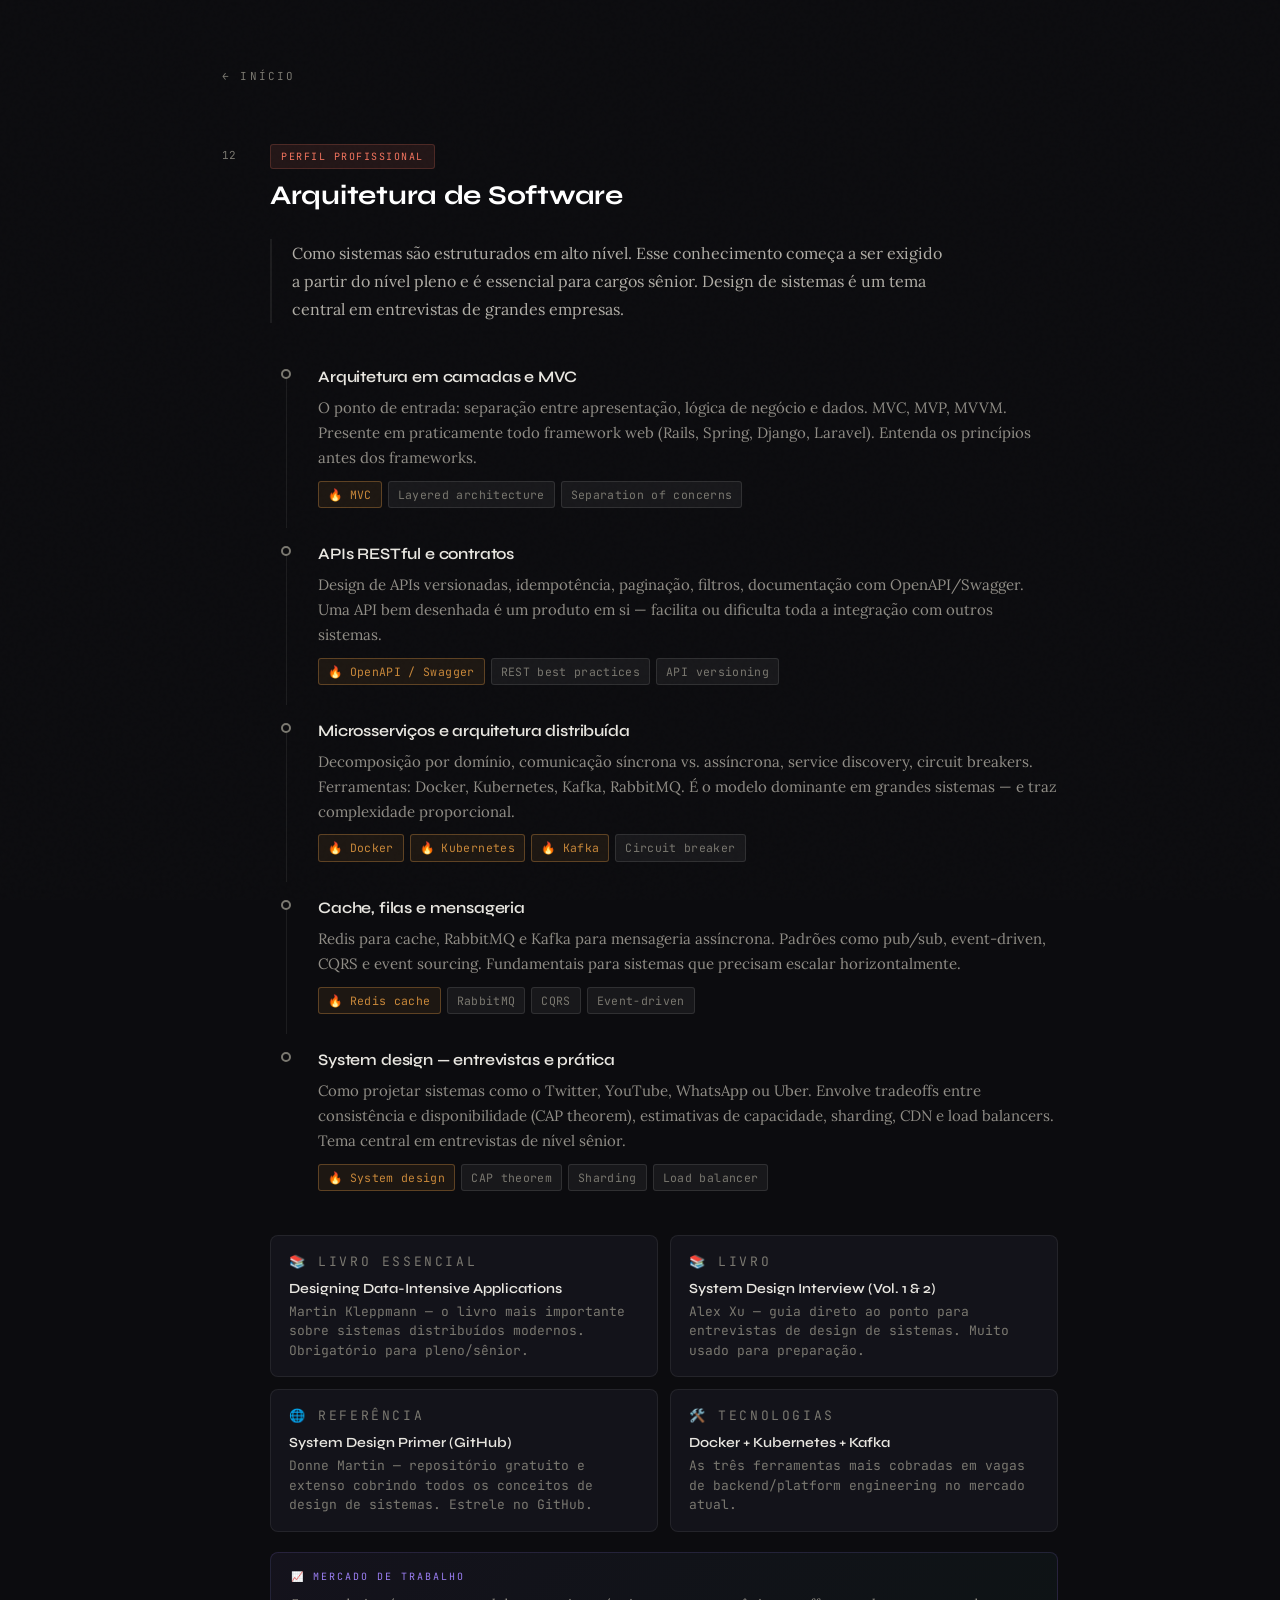
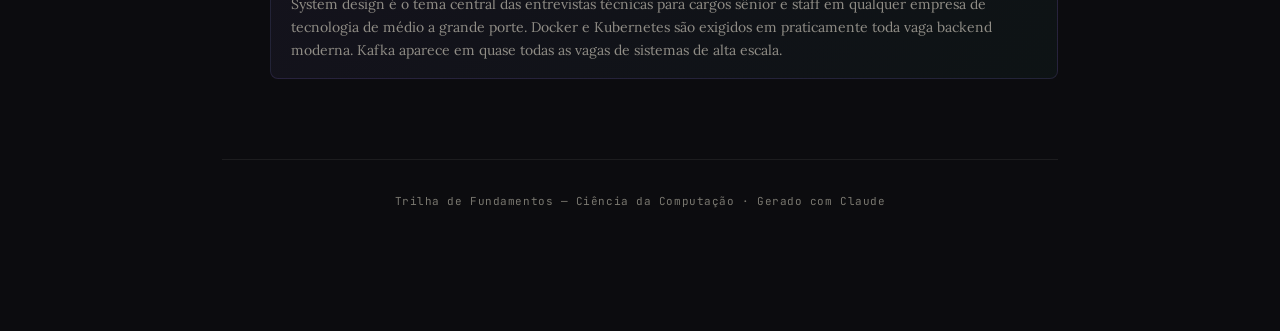
==== nav/arquitetura.html @ 2da94a64 "finalizações" ====
<!DOCTYPE html>
<html lang="pt-BR">

<head>
    <meta charset="UTF-8">
    <meta name="viewport" content="width=device-width, initial-scale=1.0">
    <title>Arquitetura de Software</title>
    <link rel="stylesheet" href="../style.css">
    <link
        href="https://fonts.googleapis.com/css2?family=Syne:wght@400;600;700;800&family=JetBrains+Mono:wght@400;500&family=Lora:ital,wght@0,400;0,500;1,400&display=swap"
        rel="stylesheet">
</head>

<body>
    <div class="container">
        <a href="../index.html" class="back-btn">← Início</a>

        <!-- 12 ARQUITETURA -->
        <section class="section" id="arquitetura">
            <div class="section-header">
                <span class="section-num">12</span>
                <div class="section-title-group">
                    <span class="layer-tag layer-prof">Perfil profissional</span>
                    <h2>Arquitetura de Software</h2>
                </div>
            </div>
            <p class="section-desc">Como sistemas são estruturados em alto nível. Esse conhecimento começa a ser exigido a
                partir do nível pleno e é essencial para cargos sênior. Design de sistemas é um tema central em entrevistas de
                grandes empresas.</p>

            <div class="trail">
                <div class="trail-item">
                    <div class="trail-line">
                        <div class="trail-dot"></div>
                        <div class="trail-connector"></div>
                    </div>
                    <div class="trail-content">
                        <h3>Arquitetura em camadas e MVC</h3>
                        <p>O ponto de entrada: separação entre apresentação, lógica de negócio e dados. MVC, MVP, MVVM. Presente em
                            praticamente todo framework web (Rails, Spring, Django, Laravel). Entenda os princípios antes dos frameworks.</p>
                        <div class="tags"><span class="tag hot">🔥 MVC</span><span class="tag">Layered architecture</span><span
                                class="tag">Separation of concerns</span></div>
                    </div>
                </div>
                <div class="trail-item">
                    <div class="trail-line">
                        <div class="trail-dot"></div>
                        <div class="trail-connector"></div>
                    </div>
                    <div class="trail-content">
                        <h3>APIs RESTful e contratos</h3>
                        <p>Design de APIs versionadas, idempotência, paginação, filtros, documentação com OpenAPI/Swagger. Uma API
                            bem desenhada é um produto em si — facilita ou dificulta toda a integração com outros sistemas.</p>
                        <div class="tags"><span class="tag hot">🔥 OpenAPI / Swagger</span><span class="tag">REST best
                                practices</span><span class="tag">API versioning</span></div>
                    </div>
                </div>
                <div class="trail-item">
                    <div class="trail-line">
                        <div class="trail-dot"></div>
                        <div class="trail-connector"></div>
                    </div>
                    <div class="trail-content">
                        <h3>Microsserviços e arquitetura distribuída</h3>
                        <p>Decomposição por domínio, comunicação síncrona vs. assíncrona, service discovery, circuit breakers.
                            Ferramentas: Docker, Kubernetes, Kafka, RabbitMQ. É o modelo dominante em grandes sistemas — e traz
                            complexidade proporcional.</p>
                        <div class="tags"><span class="tag hot">🔥 Docker</span><span class="tag hot">🔥 Kubernetes</span><span
                                class="tag hot">🔥 Kafka</span><span class="tag">Circuit breaker</span></div>
                    </div>
                </div>
                <div class="trail-item">
                    <div class="trail-line">
                        <div class="trail-dot"></div>
                        <div class="trail-connector"></div>
                    </div>
                    <div class="trail-content">
                        <h3>Cache, filas e mensageria</h3>
                        <p>Redis para cache, RabbitMQ e Kafka para mensageria assíncrona. Padrões como pub/sub, event-driven, CQRS e
                            event sourcing. Fundamentais para sistemas que precisam escalar horizontalmente.</p>
                        <div class="tags"><span class="tag hot">🔥 Redis cache</span><span class="tag">RabbitMQ</span><span
                                class="tag">CQRS</span><span class="tag">Event-driven</span></div>
                    </div>
                </div>
                <div class="trail-item">
                    <div class="trail-line">
                        <div class="trail-dot"></div>
                        <div class="trail-connector"></div>
                    </div>
                    <div class="trail-content">
                        <h3>System design — entrevistas e prática</h3>
                        <p>Como projetar sistemas como o Twitter, YouTube, WhatsApp ou Uber. Envolve tradeoffs entre consistência e
                            disponibilidade (CAP theorem), estimativas de capacidade, sharding, CDN e load balancers. Tema central em
                            entrevistas de nível sênior.</p>
                        <div class="tags"><span class="tag hot">🔥 System design</span><span class="tag">CAP theorem</span><span
                                class="tag">Sharding</span><span class="tag">Load balancer</span></div>
                    </div>
                </div>
            </div>

            <div class="resources">
                <div class="resource-card">
                    <p class="resource-type">📚 Livro essencial</p>
                    <h4>Designing Data-Intensive Applications</h4>
                    <p>Martin Kleppmann — o livro mais importante sobre sistemas distribuídos modernos. Obrigatório para pleno/sênior.</p>
                </div>
                <div class="resource-card">
                    <p class="resource-type">📚 Livro</p>
                    <h4>System Design Interview (Vol. 1 & 2)</h4>
                    <p>Alex Xu — guia direto ao ponto para entrevistas de design de sistemas. Muito usado para preparação.</p>
                </div>
                <div class="resource-card">
                    <p class="resource-type">🌐 Referência</p>
                    <h4>System Design Primer (GitHub)</h4>
                    <p>Donne Martin — repositório gratuito e extenso cobrindo todos os conceitos de design de sistemas. Estrele no GitHub.</p>
                </div>
                <div class="resource-card">
                    <p class="resource-type">🛠️ Tecnologias</p>
                    <h4>Docker + Kubernetes + Kafka</h4>
                    <p>As três ferramentas mais cobradas em vagas de backend/platform engineering no mercado atual.</p>
                </div>
            </div>
            <div class="market-box">
                <p class="label">📈 Mercado de trabalho</p>
                <p>System design é o tema central das entrevistas técnicas para cargos sênior e staff em qualquer empresa de
                    tecnologia de médio a grande porte. Docker e Kubernetes são exigidos em praticamente toda vaga backend
                    moderna. Kafka aparece em quase todas as vagas de sistemas de alta escala.</p>
            </div>
        </section>

        <footer>
            <p>Trilha de Fundamentos — Ciência da Computação · Gerado com Claude</p>
        </footer>
    </div>
</body>

</html>
---- style.css ----
/* ============================================================
   VARIÁVEIS GLOBAIS — paleta de cores e tokens de design
   ============================================================ */
:root {
  --bg: #0c0c0f;
  --surface: #13131a;
  --surface2: #1a1a25;
  --border: rgba(255,255,255,0.07);
  --border-hover: rgba(255,255,255,0.15);
  --text: #e8e6e0;
  --muted: #7a7870;
  --accent-purple: #9b7ff4;
  --accent-teal: #3ecfaa;
  --accent-amber: #f4a94e;
  --accent-coral: #f47560;
  --accent-blue: #5baaf4;
  --tag-bg: rgba(255,255,255,0.05);
  --tag-border: rgba(255,255,255,0.1);
}

/* RESET — zera margens e padding de todos os elementos */
* { box-sizing: border-box; margin: 0; padding: 0; }

/* BASE — estilos do corpo da página */
body {
  background: var(--bg);
  color: var(--text);
  font-family: 'Lora', Georgia, serif;
  font-size: 17px;
  line-height: 1.7;
  min-height: 100vh;
}

/* EFEITO — textura de ruído sobreposta ao fundo via SVG inline */
body::before {
  content: '';
  position: fixed;
  inset: 0;
  background-image: url("data:image/svg+xml,%3Csvg viewBox='0 0 256 256' xmlns='http://www.w3.org/2000/svg'%3E%3Cfilter id='noise'%3E%3CfeTurbulence type='fractalNoise' baseFrequency='0.9' numOctaves='4' stitchTiles='stitch'/%3E%3C/filter%3E%3Crect width='100%25' height='100%25' filter='url(%23noise)' opacity='0.035'/%3E%3C/svg%3E");
  pointer-events: none;
  z-index: 0;
  opacity: 0.4;
}

/* LAYOUT — container centralizado com largura máxima */
.container {
  max-width: 900px;
  margin: 0 auto;
  padding: 60px 32px 120px;
  position: relative;
  z-index: 1;
}


/* ============================================================
   index.html — CABEÇALHO
   ============================================================ */

/* Cabeçalho principal com borda inferior separando do conteúdo */
header {
  margin-bottom: 32px;
  border-bottom: 1px solid var(--border);
  padding-bottom: 48px;
}

/* Label acima do título (ex: "Guia de estudos · Ciência da Computação") */
.eyebrow {
  font-family: 'JetBrains Mono', monospace;
  font-size: 11px;
  letter-spacing: 0.2em;
  color: var(--muted);
  text-transform: uppercase;
  margin-bottom: 20px;
}

/* Título h1 principal — usado apenas no index.html */
h1 {
  font-family: 'Syne', sans-serif;
  font-size: clamp(32px, 5vw, 52px);
  font-weight: 800;
  line-height: 1.1;
  letter-spacing: -0.02em;
  color: #fff;
  margin-bottom: 20px;
}

/* Gradiente aplicado ao span dentro do h1 ("Fundamentos") */
h1 span {
  background: linear-gradient(135deg, var(--accent-purple), var(--accent-teal));
  -webkit-background-clip: text;
  -webkit-text-fill-color: transparent;
  background-clip: text;
}

/* Subtítulo descritivo abaixo do h1 */
.subtitle {
  color: var(--muted);
  font-size: 17px;
  max-width: 540px;
  font-style: italic;
}

/* Menu de navegação — lista de links para os módulos da trilha */
.toc {
  display: flex;
  flex-wrap: wrap;
  gap: 8px;
  margin-top: 32px;
}

/* Botão individual do menu de navegação */
.toc-btn {
  font-family: 'JetBrains Mono', monospace;
  font-size: 11px;
  padding: 6px 14px;
  border-radius: 4px;
  border: 1px solid var(--tag-border);
  background: var(--tag-bg);
  color: var(--muted);
  cursor: pointer;
  text-decoration: none;
  transition: all 0.2s;
  letter-spacing: 0.05em;
}

/* Estado hover do botão de navegação */
.toc-btn:hover {
  border-color: var(--border-hover);
  color: var(--text);
  background: rgba(255,255,255,0.08);
}


/* ============================================================
   SUBPÁGINAS — seção de conteúdo de cada módulo
   ============================================================ */

/* Bloco de seção com espaçamento inferior */
.section {
  margin-bottom: 72px;
  scroll-margin-top: 32px;
}

/* Cabeçalho da seção: número + badge + título h2 em linha */
.section-header {
  display: flex;
  align-items: flex-start;
  gap: 20px;
  margin-bottom: 28px;
}

/* Número do módulo (ex: 01, 02...) */
.section-num {
  font-family: 'JetBrains Mono', monospace;
  font-size: 11px;
  color: var(--muted);
  padding-top: 6px;
  min-width: 28px;
}

/* Grupo que contém o badge de categoria e o título h2 */
.section-title-group { flex: 1; }

/* Badge de categoria acima do título (ex: "Base teórica") */
.layer-tag {
  display: inline-block;
  font-family: 'JetBrains Mono', monospace;
  font-size: 10px;
  letter-spacing: 0.15em;
  text-transform: uppercase;
  padding: 3px 10px;
  border-radius: 3px;
  margin-bottom: 10px;
}

/* Variações de cor do badge por categoria */
.layer-base   { background: rgba(155,127,244,0.12); color: var(--accent-purple); border: 1px solid rgba(155,127,244,0.2); }
.layer-pratica{ background: rgba(62,207,170,0.1);   color: var(--accent-teal);   border: 1px solid rgba(62,207,170,0.2); }
.layer-boas   { background: rgba(244,169,78,0.1);   color: var(--accent-amber);  border: 1px solid rgba(244,169,78,0.2); }
.layer-prof   { background: rgba(244,117,96,0.1);   color: var(--accent-coral);  border: 1px solid rgba(244,117,96,0.2); }

/* Título h2 de cada módulo nas subpáginas */
h2 {
  font-family: 'Syne', sans-serif;
  font-size: 27px;
  font-weight: 700;
  color: #fff;
  letter-spacing: -0.01em;
  line-height: 1.2;
}

/* Parágrafo de descrição do módulo (com borda esquerda) */
.section-desc {
  color: #b0ada6;
  font-size: 16px;
  margin-bottom: 28px;
  max-width: 680px;
  line-height: 1.75;
  border-left: 2px solid var(--border);
  padding-left: 20px;
  margin-left: 48px;
}


/* ============================================================
   SUBPÁGINAS — trilha vertical de subtópicos
   ============================================================ */

/* Container da trilha, alinhado com o recuo da seção */
.trail {
  margin-left: 48px;
  display: flex;
  flex-direction: column;
  gap: 0;
}

/* Item individual da trilha (dot + linha + conteúdo) */
.trail-item {
  display: flex;
  gap: 0;
  position: relative;
}

/* Coluna esquerda com o ponto e a linha conectora */
.trail-line {
  display: flex;
  flex-direction: column;
  align-items: center;
  width: 32px;
  flex-shrink: 0;
}

/* Ponto circular que marca cada subtópico */
.trail-dot {
  width: 10px;
  height: 10px;
  border-radius: 50%;
  border: 2px solid var(--muted);
  background: var(--bg);
  flex-shrink: 0;
  margin-top: 18px;
  transition: border-color 0.2s;
  z-index: 1;
}

/* Destaque do ponto ao passar o mouse no item */
.trail-item:hover .trail-dot {
  border-color: var(--text);
}

/* Linha vertical que conecta os pontos entre subtópicos */
.trail-connector {
  width: 1px;
  flex: 1;
  background: var(--border);
  min-height: 12px;
}

/* Remove a linha conectora do último item da trilha */
.trail-item:last-child .trail-connector {
  display: none;
}

/* Área de texto do subtópico (título + descrição + tags) */
.trail-content {
  flex: 1;
  padding: 12px 0 20px 16px;
}

/* Título do subtópico */
.trail-content h3 {
  font-family: 'Syne', sans-serif;
  font-size: 16px;
  font-weight: 600;
  color: var(--text);
  margin-bottom: 6px;
  letter-spacing: -0.01em;
}

/* Descrição do subtópico */
.trail-content p {
  font-size: 15px;
  color: #908d86;
  line-height: 1.65;
  margin-bottom: 10px;
  font-family: 'Lora', serif;
}


/* ============================================================
   SUBPÁGINAS — tags de tecnologias e conceitos
   ============================================================ */

/* Container das tags */
.tags {
  display: flex;
  flex-wrap: wrap;
  gap: 6px;
  margin-top: 8px;
}

/* Tag padrão */
.tag {
  font-family: 'JetBrains Mono', monospace;
  font-size: 11.5px;
  padding: 3px 9px;
  border-radius: 3px;
  border: 1px solid var(--tag-border);
  background: var(--tag-bg);
  color: #7a7870;
  letter-spacing: 0.03em;
}

/* Tag destacada com ícone de fogo — conceito prioritário */
.tag.hot {
  border-color: rgba(244,169,78,0.3);
  background: rgba(244,169,78,0.07);
  color: #c8883a;
}


/* ============================================================
   SUBPÁGINAS — grid de recursos (livros, cursos, ferramentas)
   ============================================================ */

/* Grid 2 colunas de cards de recursos */
.resources {
  margin-left: 48px;
  margin-top: 24px;
  display: grid;
  grid-template-columns: 1fr 1fr;
  gap: 12px;
}

/* Em telas menores, empilha os cards em coluna única */
@media (max-width: 600px) {
  .resources { grid-template-columns: 1fr; }
}

/* Card individual de recurso */
.resource-card {
  background: var(--surface);
  border: 1px solid var(--border);
  border-radius: 8px;
  padding: 16px 18px;
  transition: border-color 0.2s, background 0.2s;
}

/* Hover do card de recurso */
.resource-card:hover {
  border-color: var(--border-hover);
  background: var(--surface2);
}

/* Label de tipo do recurso (ex: "📚 Livro clássico") */
.resource-type {
  font-family: 'JetBrains Mono', monospace;
  font-size: 10px;
  letter-spacing: 0.2em;
  text-transform: uppercase;
  color: var(--muted);
  margin-bottom: 8px;
}

/* Título do recurso dentro do card */
.resource-card h4 {
  font-family: 'Syne', sans-serif;
  font-size: 14px;
  font-weight: 600;
  color: var(--text);
  margin-bottom: 4px;
  line-height: 1.3;
}

/* Descrição do recurso dentro do card */
.resource-card p {
  font-size: 13px;
  color: var(--muted);
  font-family: 'JetBrains Mono', monospace;
  line-height: 1.5;
}


/* ============================================================
   GLOBAL — elementos compartilhados entre páginas
   ============================================================ */

/* Divisor horizontal entre seções */
.divider {
  border: none;
  border-top: 1px solid var(--border);
  margin: 64px 0;
}

/* Caixa de destaque "Mercado de trabalho" nas subpáginas */
.market-box {
  margin-left: 48px;
  margin-top: 20px;
  background: linear-gradient(135deg, rgba(155,127,244,0.06), rgba(62,207,170,0.04));
  border: 1px solid rgba(155,127,244,0.15);
  border-radius: 8px;
  padding: 16px 20px;
}

/* Label da caixa de mercado */
.market-box .label {
  font-family: 'JetBrains Mono', monospace;
  font-size: 10px;
  letter-spacing: 0.2em;
  color: var(--accent-purple);
  margin-bottom: 8px;
  text-transform: uppercase;
}

/* Texto da caixa de mercado */
.market-box p {
  font-size: 14px;
  color: #908d86;
  line-height: 1.65;
  font-family: 'Lora', serif;
}

/* Botão de voltar ao index — aparece no topo de cada subpágina */
.back-btn {
  display: inline-flex;
  align-items: center;
  gap: 8px;
  font-family: 'JetBrains Mono', monospace;
  font-size: 11px;
  text-transform: uppercase;
  letter-spacing: 0.2em;
  color: var(--muted);
  text-decoration: none;
  padding: 6px 0;
  margin-bottom: 48px;
  transition: color 0.2s;
}

/* Hover do botão de voltar */
.back-btn:hover {
  color: var(--text);
}

/* Rodapé de todas as páginas */
footer {
  margin-top: 80px;
  border-top: 1px solid var(--border);
  padding-top: 32px;
  text-align: center;
  font-family: 'JetBrains Mono', monospace;
  font-size: 11px;
  color: var(--muted);
  letter-spacing: 0.05em;
}


/* ============================================================
   index.html — seção "Sobre o projeto" (README)
   ============================================================ */

/* Container da seção de informações do projeto */
.about-section {
  margin-top: 0;
  padding-top: 0;
}

/* Títulos das subseções do README (ex: Motivação, Tecnologias...) */
.about-section h2 {
  font-family: 'Syne', sans-serif;
  font-size: 14px;
  font-weight: 600;
  color: var(--muted);
  letter-spacing: 0.15em;
  text-transform: uppercase;
  margin-bottom: 20px;
}

/* Parágrafos de texto corrido nas subseções */
.about-section p {
  font-size: 15px;
  color: #908d86;
  line-height: 1.75;
  font-family: 'Lora', serif;
  max-width: 640px;
  margin-bottom: 16px;
}

/* Lista de motivações do projeto */
.motivation-list {
  list-style: none;
  display: flex;
  flex-direction: column;
  gap: 10px;
  margin-bottom: 32px;
  max-width: 640px;
}

/* Item da lista de motivações */
.motivation-list li {
  font-size: 15px;
  color: #908d86;
  font-family: 'Lora', serif;
  line-height: 1.65;
  padding-left: 20px;
  position: relative;
}

/* Travessão decorativo antes de cada item da lista */
.motivation-list li::before {
  content: '—';
  position: absolute;
  left: 0;
  color: var(--muted);
  font-family: 'JetBrains Mono', monospace;
}

/* Texto em negrito dentro dos itens da lista */
.motivation-list li strong {
  color: var(--text);
  font-style: normal;
}

/* Tabela de tecnologias utilizadas */
.tech-table {
  width: 100%;
  max-width: 640px;
  border-collapse: collapse;
  margin-bottom: 32px;
  font-family: 'JetBrains Mono', monospace;
  font-size: 12px;
}

/* Cabeçalho da tabela de tecnologias */
.tech-table th {
  text-align: left;
  color: var(--muted);
  letter-spacing: 0.15em;
  text-transform: uppercase;
  font-size: 10px;
  padding: 0 16px 12px 0;
  border-bottom: 1px solid var(--border);
}

/* Célula de dado da tabela de tecnologias */
.tech-table td {
  padding: 10px 16px 10px 0;
  color: #908d86;
  border-bottom: 1px solid var(--border);
  vertical-align: top;
}

/* Primeira coluna da tabela (nome da tecnologia) em destaque */
.tech-table td:first-child {
  color: var(--text);
}

/* Célula marcada como "planejado" — item ainda não implementado */
.tech-table .planned {
  color: var(--muted);
  font-style: italic;
}

/* Lista de etapas do projeto (checklist) */
.checklist {
  list-style: none;
  display: flex;
  flex-direction: column;
  gap: 8px;
  margin-bottom: 24px;
  max-width: 520px;
}

/* Item do checklist */
.checklist li {
  font-family: 'JetBrains Mono', monospace;
  font-size: 12px;
  color: var(--muted);
  display: flex;
  align-items: center;
  gap: 10px;
  letter-spacing: 0.03em;
}

/* Item concluído do checklist */
.checklist li.done {
  color: var(--accent-teal);
}

/* Marcador vazio [ ] antes de cada item pendente */
.checklist li::before {
  content: '[ ]';
  font-family: 'JetBrains Mono', monospace;
  color: var(--border-hover);
}

/* Marcador preenchido [x] nos itens concluídos */
.checklist li.done::before {
  content: '[x]';
  color: var(--accent-teal);
}

/* Título de grupo dentro do checklist (ex: "Estrutura e base") */
.checklist-group-title {
  font-family: 'JetBrains Mono', monospace;
  font-size: 11px;
  letter-spacing: 0.15em;
  text-transform: uppercase;
  color: var(--muted);
  margin: 24px 0 10px;
}

/* Bloco visual de árvore de arquivos do projeto */
.file-tree {
  font-family: 'JetBrains Mono', monospace;
  font-size: 12px;
  color: #908d86;
  background: var(--surface);
  border: 1px solid var(--border);
  border-radius: 8px;
  padding: 20px 24px;
  max-width: 480px;
  line-height: 1.9;
  margin-bottom: 32px;
}

/* Comentários inline na árvore de arquivos (texto em cinza) */
.file-tree .comment {
  color: var(--muted);
}

/* Divisor horizontal entre as subseções do README */
.about-divider {
  border: none;
  border-top: 1px solid var(--border);
  margin: 28px 0;
}
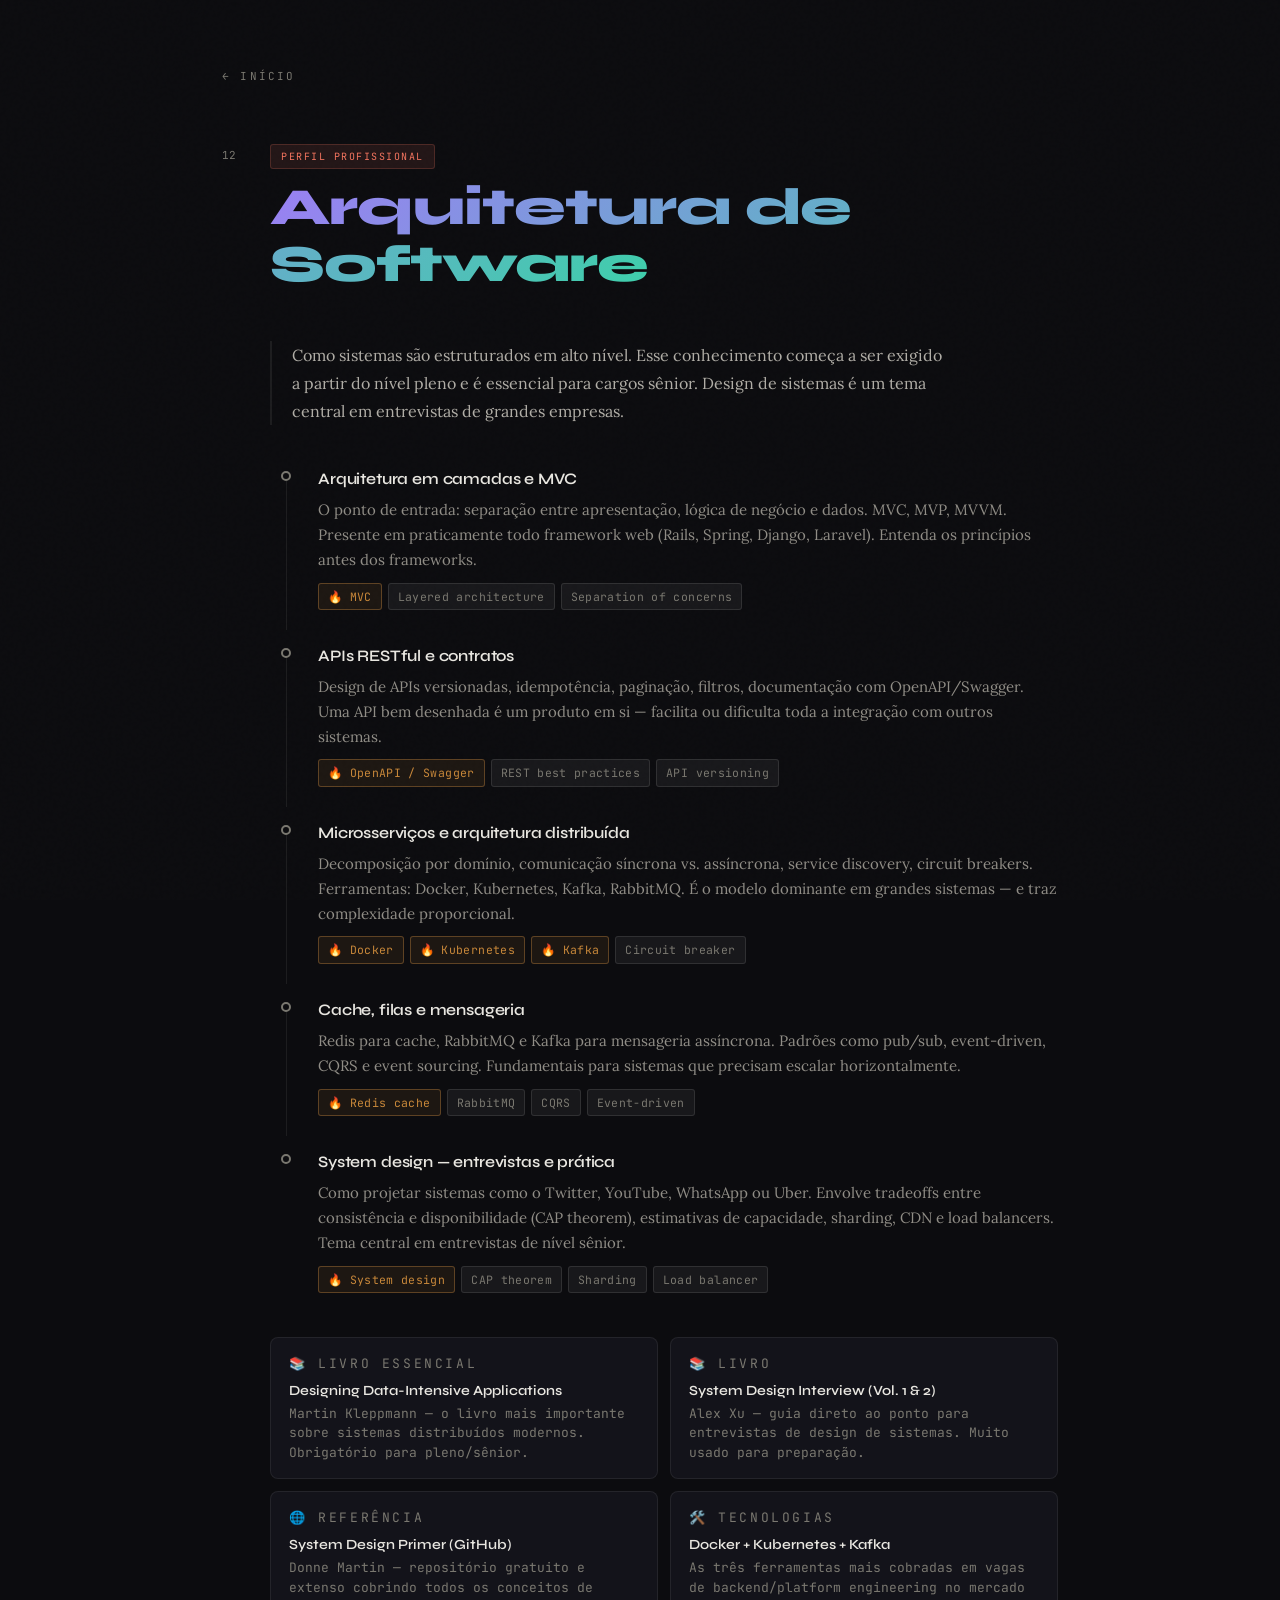
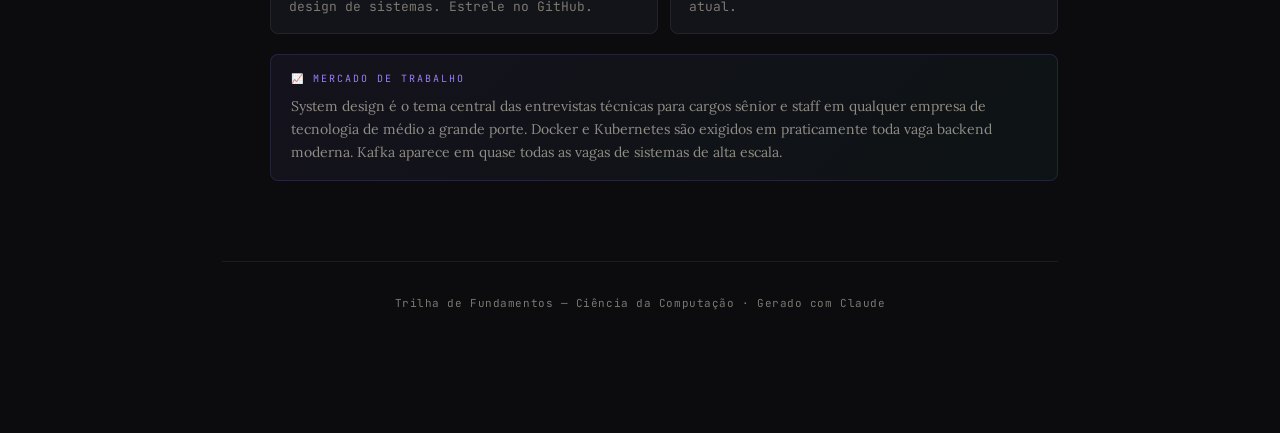
==== commit 707c2fa1: "Adiciona links e recursos para aprendizado em algoritmos; atualiza títulos para h1 nas seções de nav" ====
--- a/nav/arquitetura.html
+++ b/nav/arquitetura.html
@@ -21,7 +21,7 @@
                 <span class="section-num">12</span>
                 <div class="section-title-group">
                     <span class="layer-tag layer-prof">Perfil profissional</span>
-                    <h2>Arquitetura de Software</h2>
+                    <h1><span>Arquitetura de Software</span></h1>
                 </div>
             </div>
             <p class="section-desc">Como sistemas são estruturados em alto nível. Esse conhecimento começa a ser exigido a
--- a/style.css
+++ b/style.css
@@ -338,6 +338,13 @@
   .resources { grid-template-columns: 1fr; }
 }
 
+/* Link wrapper de um card de recurso — neutraliza decoração padrão do <a> */
+.resource-card-link {
+  text-decoration: none;
+  color: inherit;
+  display: block;
+}
+
 /* Card individual de recurso */
 .resource-card {
   background: var(--surface);
